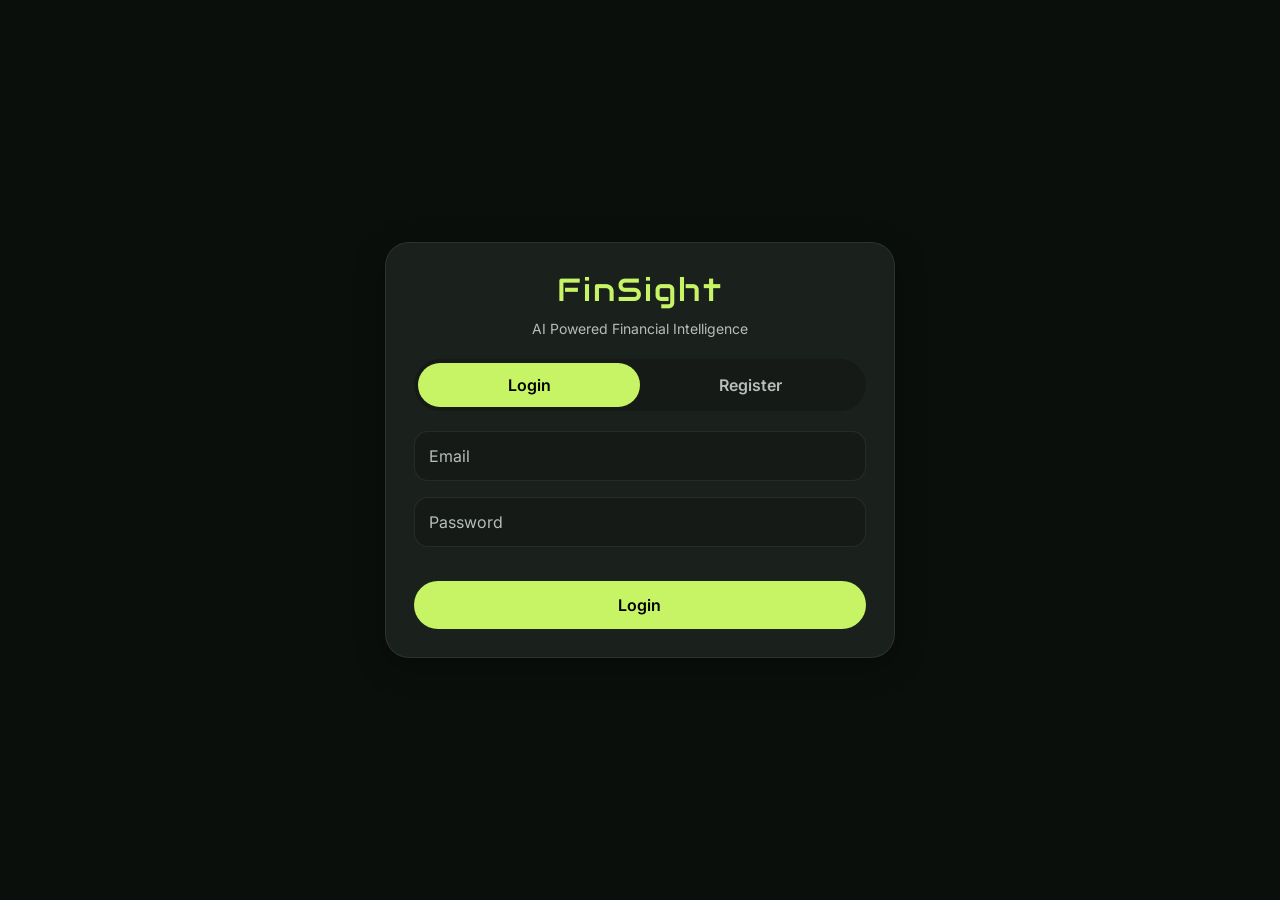
==== frontend/index.html @ e3a5b995 "feat(auth): add responsive frontend auth UI, email-based login/register, JWT handling, and route pro" ====
<!DOCTYPE html>
<html lang="en">
<head>
    <meta charset="UTF-8">
    <meta name="viewport" content="width=device-width, initial-scale=1.0">
    <title>FinSight Auth</title>

    <!-- Bootstrap -->
    <link
        href="https://cdn.jsdelivr.net/npm/bootstrap@5.3.7/dist/css/bootstrap.min.css"
        rel="stylesheet"
    >

    <!-- Fonts -->
    <link rel="preconnect" href="https://fonts.googleapis.com">
    <link rel="preconnect" href="https://fonts.gstatic.com" crossorigin>
    <link href="https://fonts.googleapis.com/css2?family=Audiowide&family=Inter:wght@300;400;500;600;700&display=swap" rel="stylesheet">

    <link rel="stylesheet" href="css/global.css">
    <link rel="stylesheet" href="css/auth.css">
</head>
<body>

<div class="container-fluid auth-page">
    <div class="row justify-content-center align-items-center min-vh-100">
        <div class="col-12 col-md-9 col-lg-7 col-xl-5">

            <div class="auth-card glow-card">
                <h1 class="brand-logo text-center">FinSight</h1>
                <p class="auth-subtitle text-center">
                    AI Powered Financial Intelligence
                </p>

                <div class="auth-tabs">
                    <button id="login-tab" class="tab-btn active">Login</button>
                    <button id="register-tab" class="tab-btn">Register</button>
                </div>

                <!-- LOGIN -->
                <form id="login-form">
                    <div class="mb-3">
                        <input id="login-email" type="email" class="form-control custom-input" placeholder="Email">
                    </div>

                    <div class="mb-3">
                        <input id="login-password" type="password" class="form-control custom-input" placeholder="Password">
                    </div>

                    <button type="submit" class="primary-btn auth-btn w-100">
                        Login
                    </button>
                </form>

                <!-- REGISTER -->
                <form id="register-form" class="d-none">
                    <div class="mb-2">
                        <input id="register-username" type="text" class="form-control custom-input" placeholder="Username">
                    </div>

                    <div class="row g-2">
                        <div class="col-6">
                            <input id="register-firstname" type="text" class="form-control custom-input" placeholder="First Name">
                        </div>

                        <div class="col-6">
                            <input id="register-lastname" type="text" class="form-control custom-input" placeholder="Last Name">
                        </div>
                    </div>

                    <div class="mt-2 mb-2">
                        <input id="register-email" type="email" class="form-control custom-input" placeholder="Email">
                    </div>

                    <div class="row g-2">
                        <div class="col-6">
                            <input id="register-password" type="password" class="form-control custom-input" placeholder="Password">
                        </div>

                        <div class="col-6">
                            <input id="register-confirm-password" type="password" class="form-control custom-input" placeholder="Confirm Password">
                        </div>
                    </div>

                    <button type="submit" class="primary-btn auth-btn w-100">
                        Register
                    </button>
                </form>

            </div>
        </div>
    </div>
</div>

<script src="js/auth.js"></script>
</body>
</html>
---- frontend/css/global.css ----
:root {
    /* ===== COLORS ===== */
    --bg-primary: #0B0F0C;
    --bg-secondary: #151A16;
    --card-bg: #1A211C;

    --primary: #C7F464;
    --primary-dark: #A8E63A;
    --primary-glow: rgba(199, 244, 100, 0.25);

    --text-primary: #FFFFFF;
    --text-secondary: #B7BDB8;

    --danger: #FF5C5C;
    --warning: #FFC857;
    --success: #5BE37D;

    --border: rgba(255, 255, 255, 0.08);

    /* ===== FONTS ===== */
    --font-brand: "Audiowide", sans-serif;
    --font-main: "Inter", sans-serif;

    /* ===== SHADOWS ===== */
    --glow-shadow: 0 0 20px rgba(199, 244, 100, 0.15);
    --card-shadow: 0 8px 30px rgba(0, 0, 0, 0.35);

    /* ===== RADIUS ===== */
    --radius-card: 24px;
    --radius-pill: 999px;
}

* {
    margin: 0;
    padding: 0;
    box-sizing: border-box;
}

body {
    background: var(--bg-primary);
    color: var(--text-primary);
    font-family: var(--font-main);
    min-height: 100vh;
}

a {
    text-decoration: none;
    color: inherit;
}

.brand-logo {
    font-family: var(--font-brand);
    color: var(--primary);
    letter-spacing: 2px;
}

.glow-card {
    background: var(--card-bg);
    border-radius: var(--radius-card);
    box-shadow: var(--card-shadow);
    border: 1px solid var(--border);
}

.primary-btn {
    background: var(--primary);
    color: black;
    border: none;
    padding: 12px 24px;
    border-radius: var(--radius-pill);
    font-weight: 600;
    transition: 0.3s ease;
}

.primary-btn:hover {
    background: var(--primary-dark);
    box-shadow: var(--glow-shadow);
}

.text-muted-custom {
    color: var(--text-secondary);
}

.high-risk {
    color: var(--danger);
}

.medium-risk {
    color: var(--warning);
}

.low-risk {
    color: var(--success);
}
---- frontend/css/auth.css ----
.auth-page {
    background: var(--bg-primary);
}

.auth-card {
    padding: 28px;
}

.brand-logo {
    font-size: 2rem;
}

.auth-subtitle {
    color: var(--text-secondary);
    margin-top: 8px;
    margin-bottom: 20px;
    font-size: 14px;
}

.auth-tabs {
    display: flex;
    background: var(--bg-secondary);
    border-radius: var(--radius-pill);
    padding: 4px;
    margin-bottom: 20px;
}

.tab-btn {
    flex: 1;
    padding: 10px;
    border: none;
    background: transparent;
    color: var(--text-secondary);
    border-radius: var(--radius-pill);
    font-weight: 600;
    cursor: pointer;
    transition: 0.3s ease;
}

.tab-btn.active {
    background: var(--primary);
    color: black;
}

.custom-input {
    background: var(--bg-secondary);
    border: 1px solid var(--border);
    color: white;
    padding: 12px 14px;
    border-radius: 14px;
    min-height: 46px;
}

.custom-input:focus {
    background: var(--bg-secondary);
    color: white;
    border-color: var(--primary);
    box-shadow: none;
}

.custom-input::placeholder {
    color: var(--text-secondary);
}

.auth-btn {
    margin-top: 18px;
}

@media (max-height: 750px) {
    .auth-card {
        padding: 20px;
    }

    .brand-logo {
        font-size: 1.7rem;
    }

    .auth-subtitle {
        margin-bottom: 14px;
    }
}
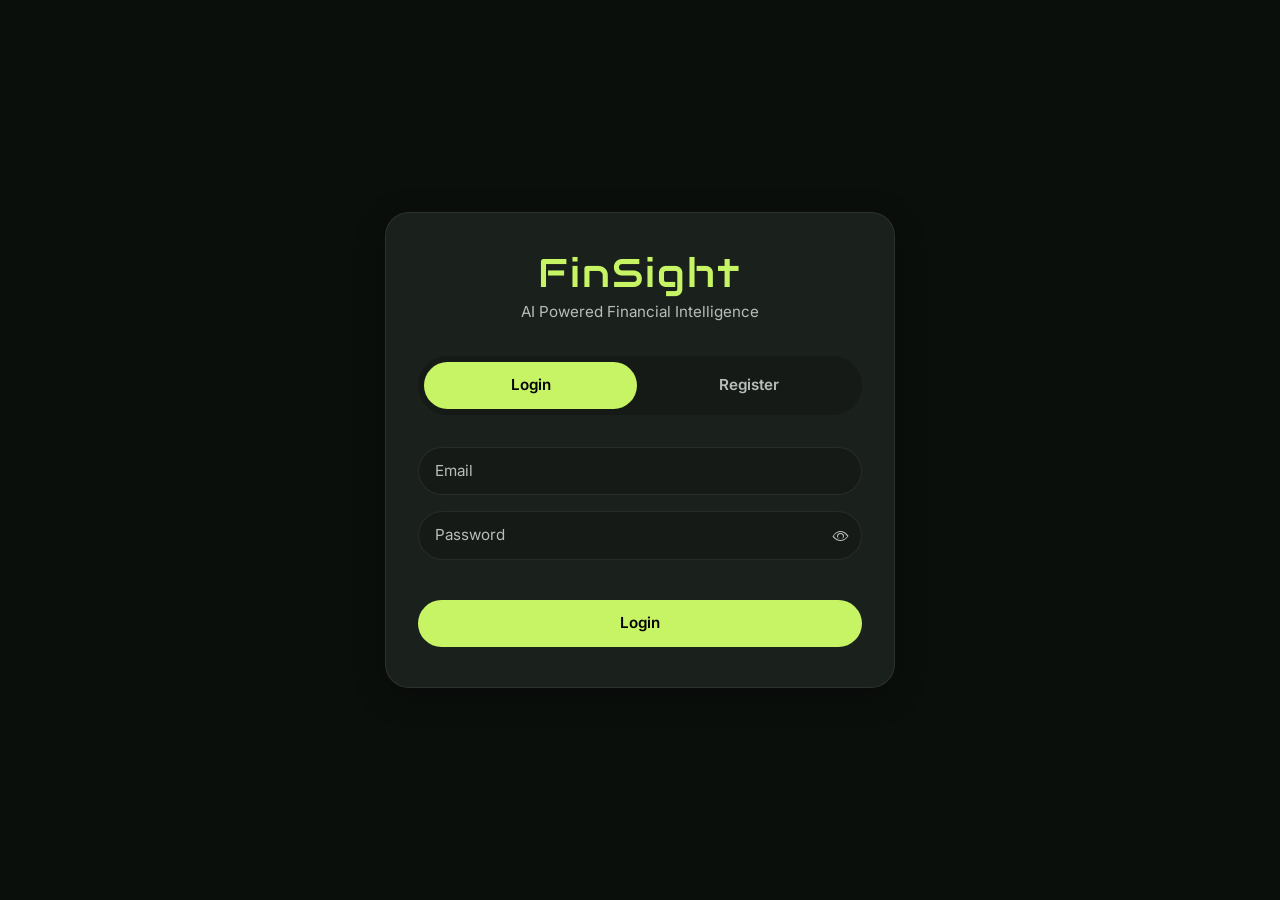
==== commit 24da8481: "Implement advanced password validation policy and UI improvements" ====
--- a/frontend/index.html
+++ b/frontend/index.html
@@ -10,6 +10,7 @@
         href="https://cdn.jsdelivr.net/npm/bootstrap@5.3.7/dist/css/bootstrap.min.css"
         rel="stylesheet"
     >
+    <link rel="stylesheet" href="https://cdn.jsdelivr.net/npm/bootstrap-icons@1.11.3/font/bootstrap-icons.min.css">
 
     <!-- Fonts -->
     <link rel="preconnect" href="https://fonts.googleapis.com">
@@ -42,8 +43,11 @@
                         <input id="login-email" type="email" class="form-control custom-input" placeholder="Email">
                     </div>
 
-                    <div class="mb-3">
-                        <input id="login-password" type="password" class="form-control custom-input" placeholder="Password">
+                    <div class="mb-3 input-group">
+                        <input id="login-password" type="password" class="form-control custom-input border-end-0" placeholder="Password">
+                        <button type="button" class="btn custom-icon-btn toggle-password border-start-0" data-target="login-password" aria-label="Toggle password visibility">
+                            <i class="bi bi-eye"></i>
+                        </button>
                     </div>
 
                     <button type="submit" class="primary-btn auth-btn w-100">
@@ -73,13 +77,39 @@
 
                     <div class="row g-2">
                         <div class="col-6">
-                            <input id="register-password" type="password" class="form-control custom-input" placeholder="Password">
+                            <div class="input-group">
+                                <input id="register-password" type="password" class="form-control custom-input border-end-0" placeholder="Password">
+                                <button type="button" class="btn custom-icon-btn toggle-password border-start-0" data-target="register-password" aria-label="Toggle password visibility">
+                                    <i class="bi bi-eye"></i>
+                                </button>
+                            </div>
                         </div>
 
                         <div class="col-6">
-                            <input id="register-confirm-password" type="password" class="form-control custom-input" placeholder="Confirm Password">
+                            <div class="input-group">
+                                <input id="register-confirm-password" type="password" class="form-control custom-input border-end-0" placeholder="Confirm Password">
+                                <button type="button" class="btn custom-icon-btn toggle-password border-start-0" data-target="register-confirm-password" aria-label="Toggle password visibility">
+                                    <i class="bi bi-eye"></i>
+                                </button>
+                            </div>
                         </div>
                     </div>
+                    
+                    <div id="password-policy-container" class="mt-2 mb-3 text-muted-custom" style="font-size: 0.8rem; display: none;">
+                        <div class="fw-semibold mb-1 text-light">Password must contain:</div>
+                        <ul class="list-unstyled mb-0" id="password-policy-list">
+                            <li id="req-length"><i class="bi bi-circle me-1"></i> At least 8 characters</li>
+                            <li id="req-upper"><i class="bi bi-circle me-1"></i> One uppercase letter</li>
+                            <li id="req-lower"><i class="bi bi-circle me-1"></i> One lowercase letter</li>
+                            <li id="req-number"><i class="bi bi-circle me-1"></i> One number</li>
+                            <li id="req-special"><i class="bi bi-circle me-1"></i> One special character</li>
+                        </ul>
+                    </div>
+                    <div id="password-mismatch-error" class="text-danger mt-1 mb-2 fw-medium" style="font-size: 0.85rem; display: none;">
+                        Passwords do not match
+                    </div>
+                    
+                    <div id="register-error-message" class="text-danger mb-3 fw-medium text-center" style="font-size: 0.9rem; display: none;"></div>
 
                     <button type="submit" class="primary-btn auth-btn w-100">
                         Register
--- a/frontend/css/global.css
+++ b/frontend/css/global.css
@@ -52,6 +52,10 @@
     font-family: var(--font-brand);
     color: var(--primary);
     letter-spacing: 2px;
+    font-size: 2.5rem;
+    font-weight: 400;
+    line-height: 1;
+    margin: 0;
 }
 
 .glow-card {
@@ -59,6 +63,7 @@
     border-radius: var(--radius-card);
     box-shadow: var(--card-shadow);
     border: 1px solid var(--border);
+    padding: 24px;
 }
 
 .primary-btn {
@@ -71,11 +76,21 @@
     transition: 0.3s ease;
 }
 
-.primary-btn:hover {
+.primary-btn:hover:not(:disabled) {
     background: var(--primary-dark);
     box-shadow: var(--glow-shadow);
 }
 
+.primary-btn:focus-visible, a:focus-visible, button:focus-visible {
+    outline: 2px solid var(--primary);
+    outline-offset: 2px;
+}
+
+.primary-btn:disabled {
+    opacity: 0.6;
+    cursor: not-allowed;
+}
+
 .text-muted-custom {
     color: var(--text-secondary);
 }
@@ -90,4 +105,127 @@
 
 .low-risk {
     color: var(--success);
-}+}
+
+.dashboard-nav {
+    display: grid;
+    grid-template-columns: 1fr auto 1fr;
+    align-items: center;
+    min-height: 80px;
+    border-bottom: 1px solid var(--border);
+    background: var(--bg-secondary);
+    padding: 0 24px;
+}
+
+.nav-logo {
+    justify-self: start;
+}
+
+.nav-center {
+    display: flex;
+    gap: 40px;
+    align-items: center;
+    justify-self: center;
+}
+
+.nav-right {
+    justify-self: end;
+}
+
+.nav-pill {
+    display: flex;
+    gap: 30px;
+    align-items: center;
+    padding: 10px 24px;
+    background: rgba(199, 244, 100, 0.12);
+    border: 1px solid rgba(199, 244, 100, 0.3);
+    border-radius: 50px;
+    box-shadow: 0 0 20px rgba(199, 244, 100, 0.15);
+}
+
+.nav-link-custom {
+    color: var(--text-secondary);
+    font-weight: 500;
+    font-size: 1rem;
+    transition: 0.2s ease;
+}
+
+.nav-link-custom:hover {
+    color: var(--primary);
+    text-shadow: 0 0 10px rgba(199, 244, 100, 0.4);
+}
+
+@media (max-width: 768px) {
+    .dashboard-nav {
+        min-height: 70px;
+        padding: 12px 16px;
+    }
+
+    .nav-center {
+        gap: 20px;
+    }
+
+    .nav-pill {
+        gap: 15px;
+        padding: 8px 16px;
+        font-size: 0.9rem;
+    }
+
+    .brand-logo {
+        font-size: 1.2rem;
+    }
+}
+
+@media (max-width: 480px) {
+    .dashboard-nav {
+        display: grid;
+        grid-template-columns: 1fr auto;
+        grid-template-areas:
+            "logo logout"
+            "nav nav";
+        align-items: center;
+        gap: 12px;
+        padding: 12px 14px;
+        min-height: auto;
+    }
+
+    .nav-logo {
+        grid-area: logo;
+        justify-self: start;
+    }
+
+    .nav-right {
+        grid-area: logout;
+        justify-self: end;
+    }
+
+    .nav-center {
+        grid-area: nav;
+        width: 100%;
+        display: flex;
+        justify-content: center;
+    }
+
+    .brand-logo {
+        font-size: 1.75rem !important;
+        line-height: 1;
+    }
+
+    .nav-pill {
+        gap: 14px;
+        padding: 6px 14px;
+        border-radius: 999px;
+        margin-top: 10px;
+    }
+
+    .nav-link-custom {
+        font-size: 0.8rem;
+    }
+
+    .nav-right .primary-btn {
+        width: auto !important;
+        padding: 7px 16px;
+        font-size: 0.85rem;
+    }
+}
+
--- a/frontend/css/auth.css
+++ b/frontend/css/auth.css
@@ -3,38 +3,42 @@
 }
 
 .auth-card {
-    padding: 28px;
+    padding: 40px 32px;
 }
 
 .brand-logo {
-    font-size: 2rem;
+    font-size: 2.5rem;
+    margin-bottom: 8px;
 }
 
 .auth-subtitle {
     color: var(--text-secondary);
     margin-top: 8px;
-    margin-bottom: 20px;
-    font-size: 14px;
+    margin-bottom: 32px;
+    font-size: 0.95rem;
 }
 
 .auth-tabs {
     display: flex;
     background: var(--bg-secondary);
     border-radius: var(--radius-pill);
-    padding: 4px;
-    margin-bottom: 20px;
+    padding: 6px;
+    margin-bottom: 32px;
+    gap: 6px;
 }
 
 .tab-btn {
     flex: 1;
-    padding: 10px;
+    padding: 12px 16px;
     border: none;
     background: transparent;
     color: var(--text-secondary);
     border-radius: var(--radius-pill);
     font-weight: 600;
+    font-size: 0.95rem;
     cursor: pointer;
     transition: 0.3s ease;
+    text-align: center;
 }
 
 .tab-btn.active {
@@ -46,9 +50,10 @@
     background: var(--bg-secondary);
     border: 1px solid var(--border);
     color: white;
-    padding: 12px 14px;
-    border-radius: 14px;
-    min-height: 46px;
+    padding: 12px 16px;
+    border-radius: var(--radius-pill);
+    font-size: 0.95rem;
+    width: 100%;
 }
 
 .custom-input:focus {
@@ -62,20 +67,43 @@
     color: var(--text-secondary);
 }
 
-.auth-btn {
-    margin-top: 18px;
+#login-form .mb-3,
+#register-form .mb-2 {
+    margin-bottom: 16px;
 }
 
-@media (max-height: 750px) {
-    .auth-card {
-        padding: 20px;
-    }
+#register-form .row {
+    margin-bottom: 0;
+}
 
-    .brand-logo {
-        font-size: 1.7rem;
-    }
+#register-form .col-md-6 {
+    padding-left: 6px;
+    padding-right: 6px;
+}
 
-    .auth-subtitle {
-        margin-bottom: 14px;
-    }
+#register-form .col-md-6:first-child {
+    padding-left: 0;
+}
+
+#register-form .col-md-6:last-child {
+    padding-right: 0;
+}
+
+.auth-btn {
+    margin-top: 24px;
+    padding: 12px 24px !important;
+    font-size: 0.95rem;
+}
+
+.custom-icon-btn {
+    background: var(--bg-secondary);
+    border: 1px solid var(--border);
+    color: var(--text-secondary);
+    border-radius: var(--radius-pill);
+}
+
+.custom-icon-btn:hover, .custom-icon-btn:active {
+    background: var(--bg-secondary);
+    color: var(--primary);
+    border: 1px solid var(--border);
 }
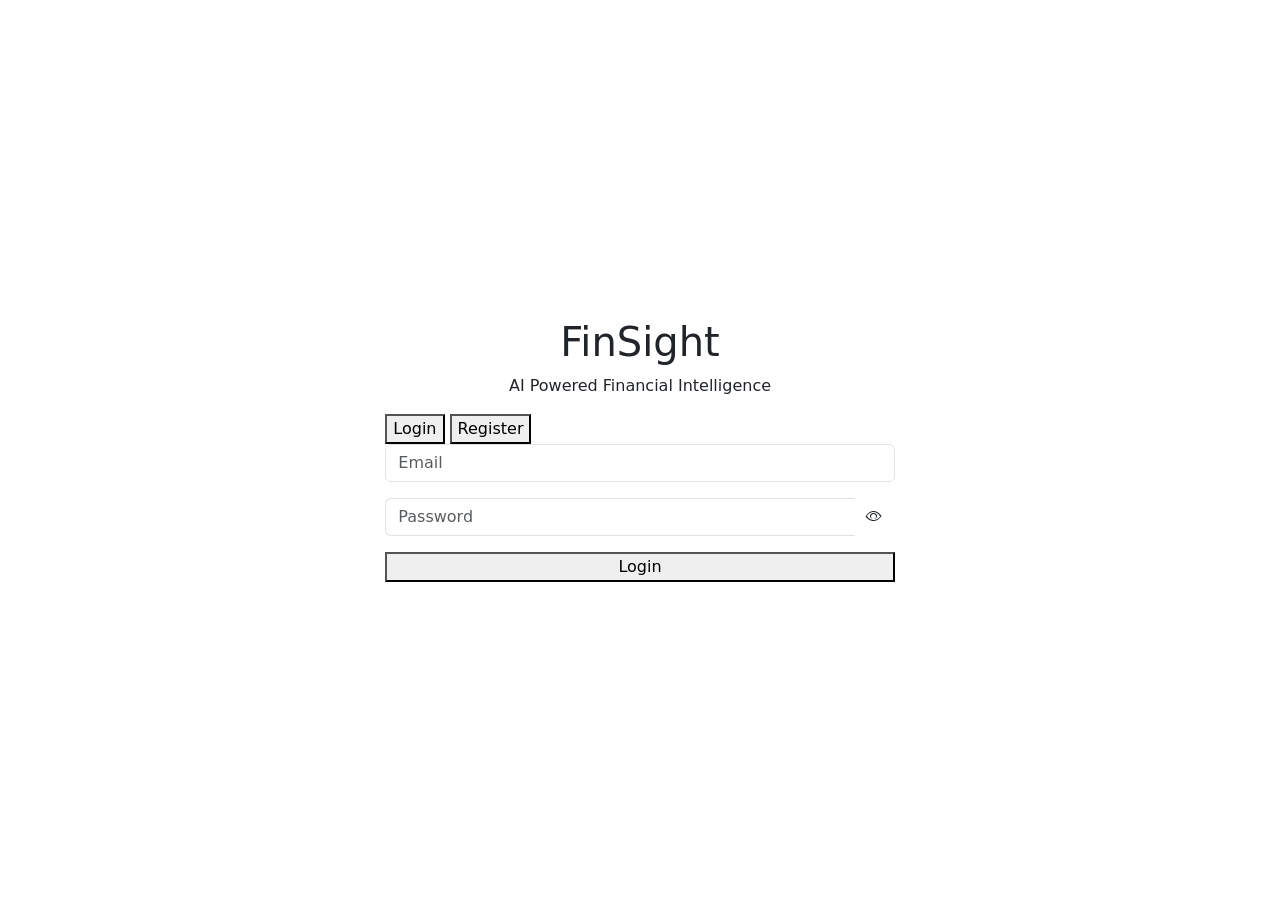
==== commit ebe7829d: "Prepare FinSight for production deployment" ====
--- a/frontend/index.html
+++ b/frontend/index.html
@@ -17,8 +17,8 @@
     <link rel="preconnect" href="https://fonts.gstatic.com" crossorigin>
     <link href="https://fonts.googleapis.com/css2?family=Audiowide&family=Inter:wght@300;400;500;600;700&display=swap" rel="stylesheet">
 
-    <link rel="stylesheet" href="css/global.css">
-    <link rel="stylesheet" href="css/auth.css">
+    <link rel="stylesheet" href="/static/css/global.css">
+    <link rel="stylesheet" href="/static/css/auth.css">
 </head>
 <body>
 
@@ -121,6 +121,6 @@
     </div>
 </div>
 
-<script src="js/auth.js"></script>
+<script src="/static/js/auth.js"></script>
 </body>
 </html>
